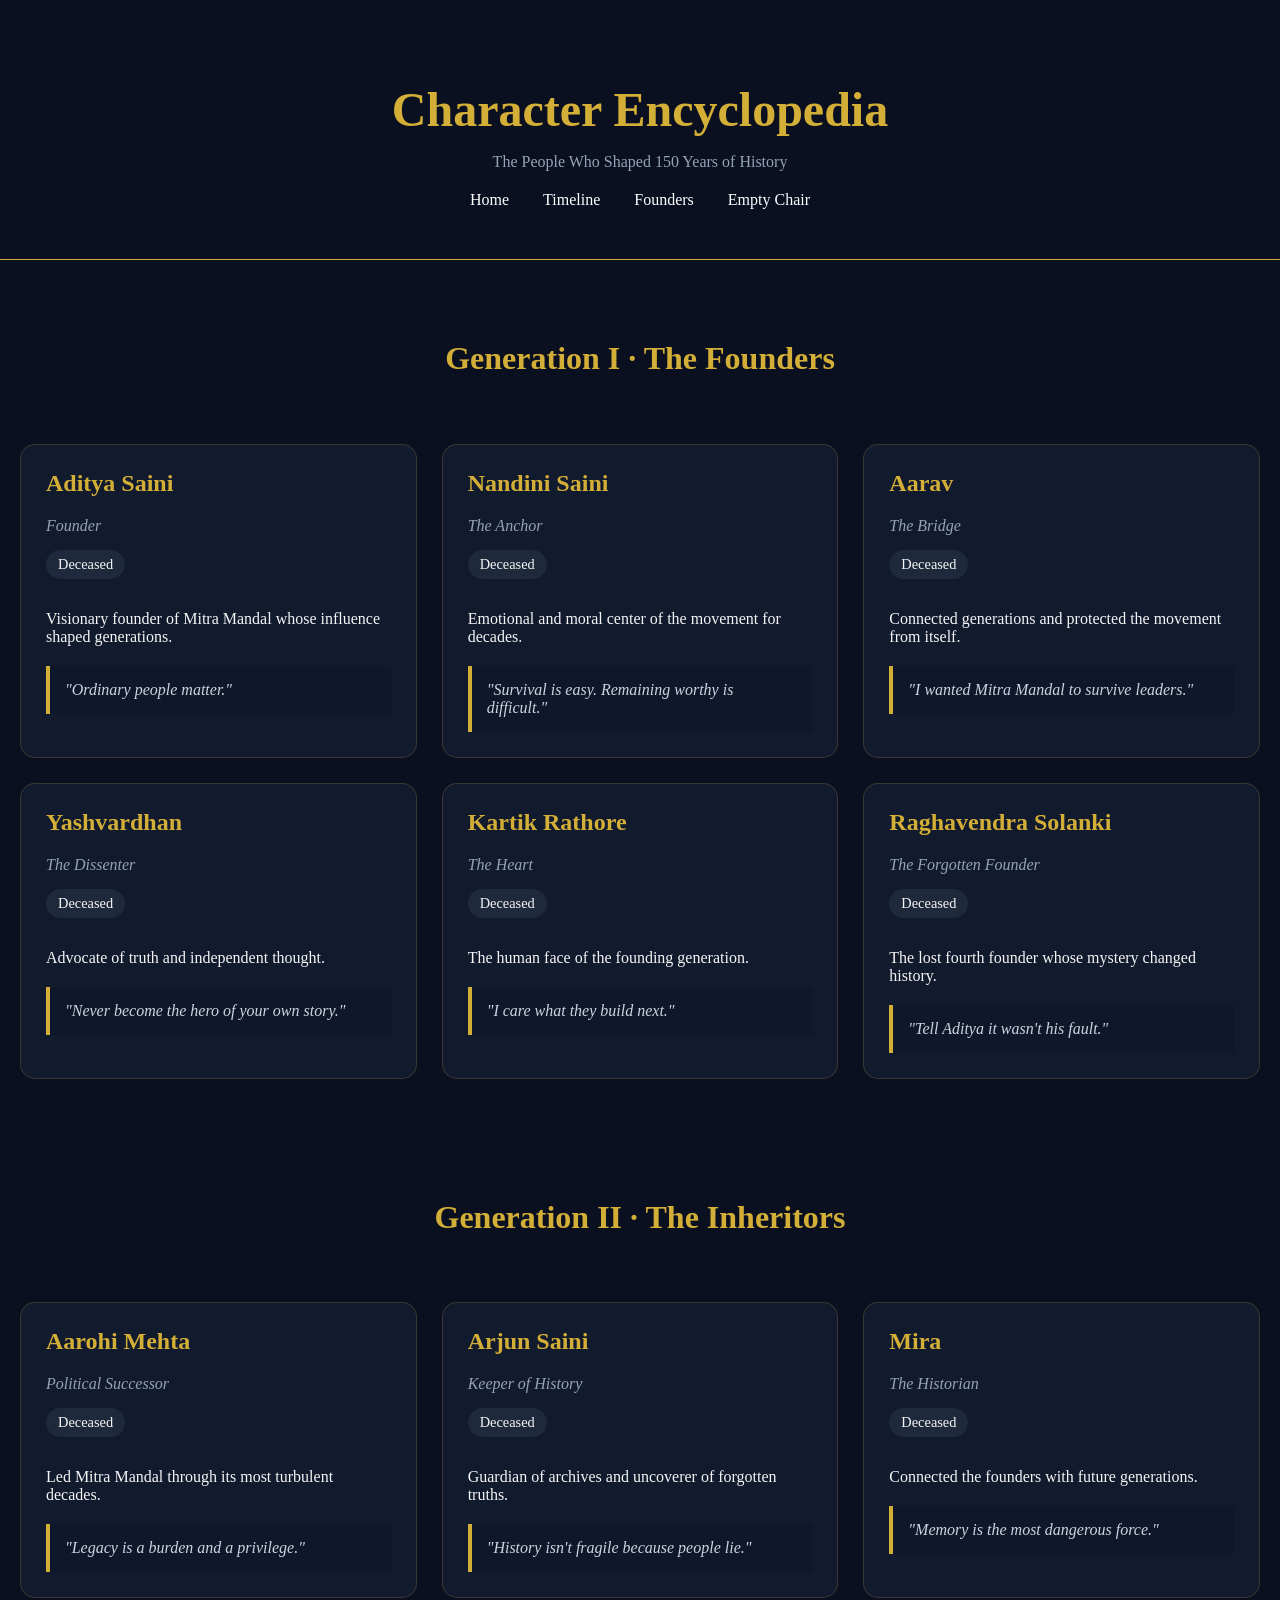
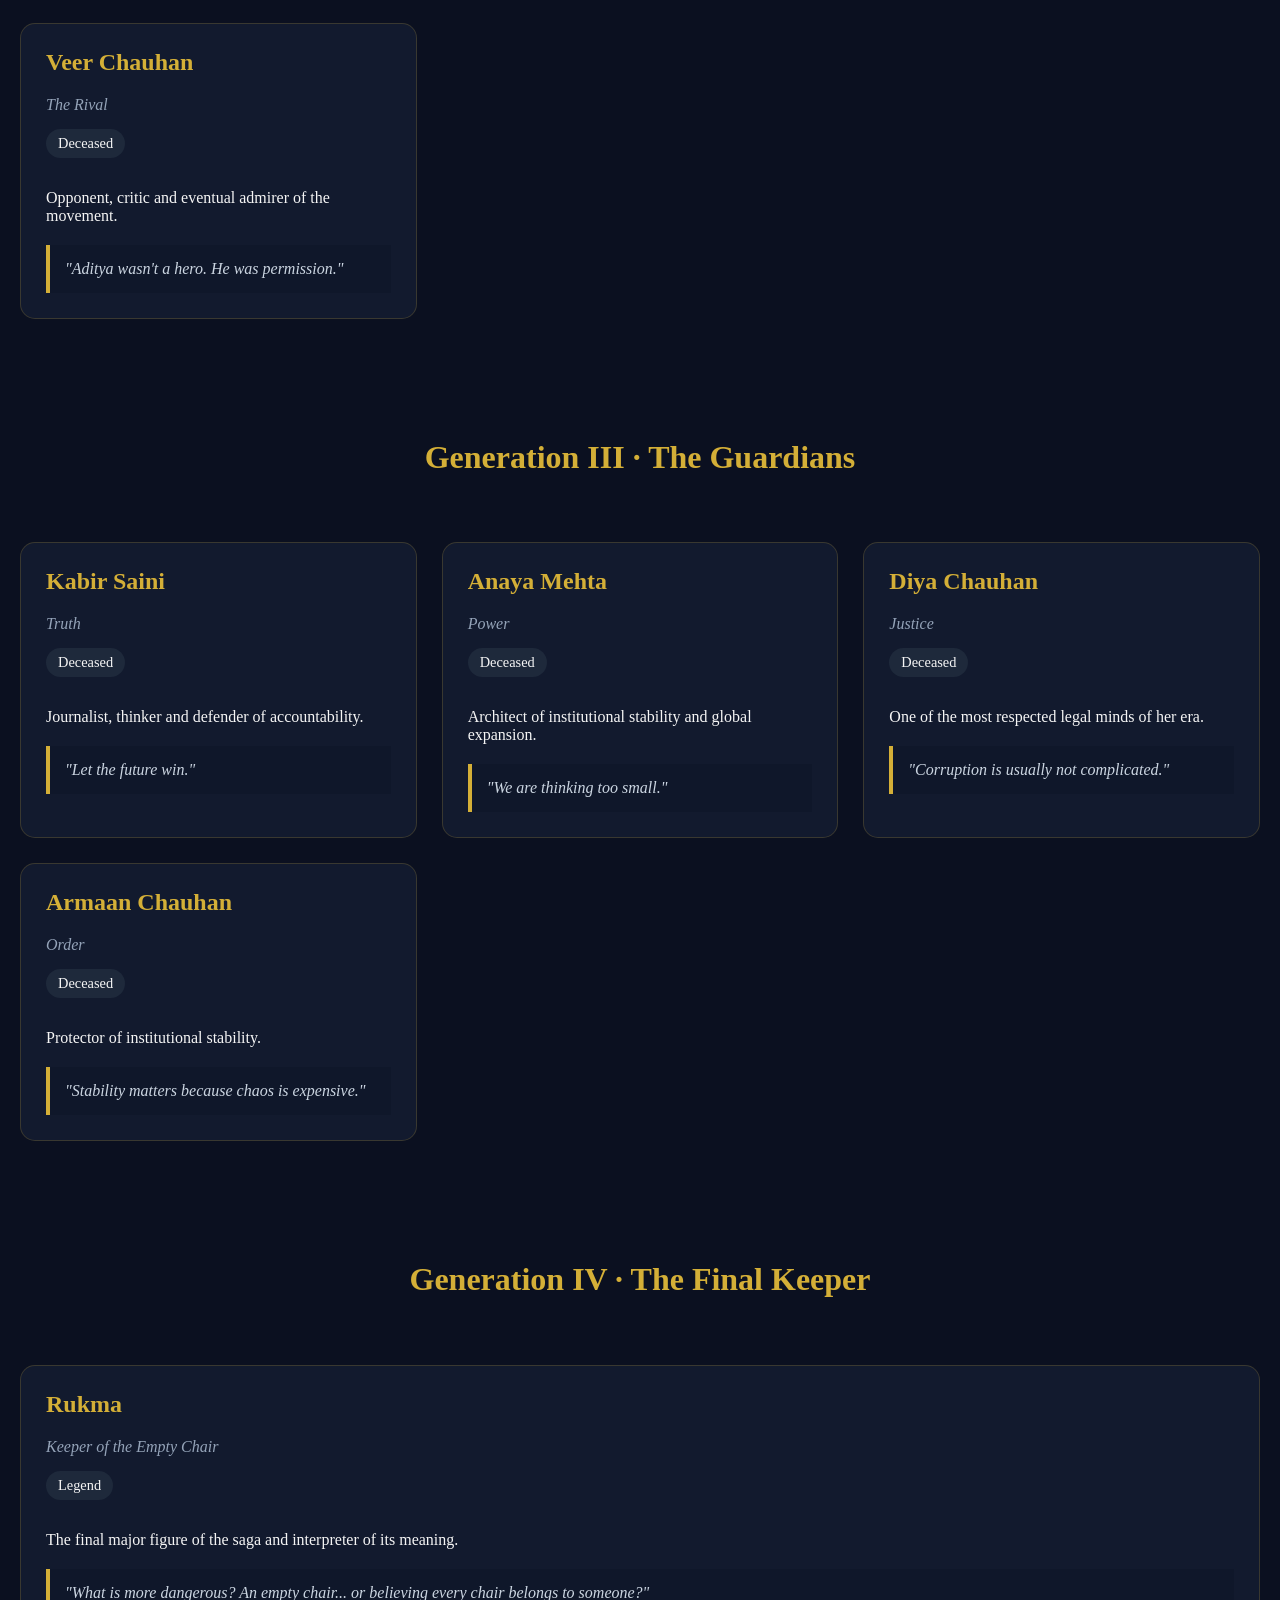
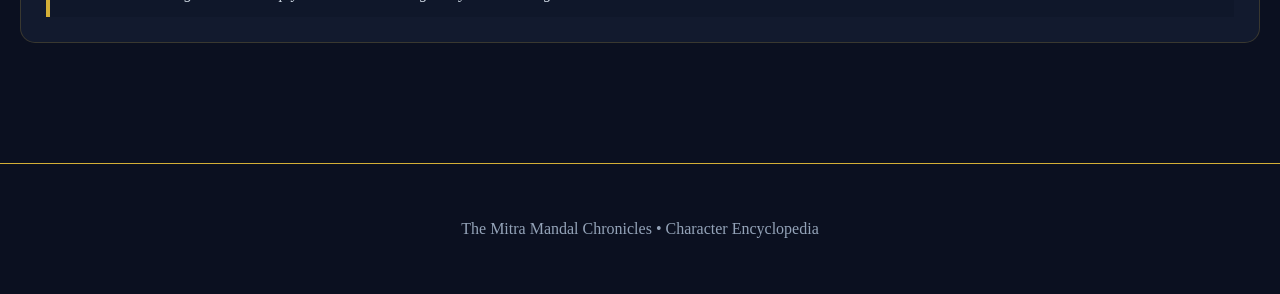
==== characters.html @ c685a60c "Create characters.html" ====
<!DOCTYPE html>

<html lang="en">

<head>

<meta charset="UTF-8">
<meta name="viewport" content="width=device-width, initial-scale=1.0">

<title>Characters | The Mitra Mandal Chronicles</title>

<style>

body{
margin:0;
background:#0b1020;
color:#f5f5f5;
font-family:Georgia,serif;
}

header{
text-align:center;
padding:50px;
border-bottom:1px solid #d4af37;
}

header h1{
font-size:3rem;
color:#d4af37;
margin-bottom:10px;
}

header p{
color:#94a3b8;
}

nav{
margin-top:20px;
}

nav a{
color:white;
text-decoration:none;
margin:0 15px;
}

nav a:hover{
color:#d4af37;
}

.generation-title{
text-align:center;
color:#d4af37;
margin-top:80px;
font-size:2rem;
}

.characters-grid{
max-width:1400px;
margin:auto;
padding:40px 20px;
display:grid;
grid-template-columns:repeat(auto-fit,minmax(300px,1fr));
gap:25px;
}

.character-card{
background:#121a2e;
border-radius:15px;
border:1px solid rgba(212,175,55,.2);
padding:25px;
transition:.3s;
}

.character-card:hover{
transform:translateY(-6px);
border-color:#d4af37;
}

.character-card h2{
margin-top:0;
color:#d4af37;
}

.role{
color:#94a3b8;
font-style:italic;
margin-bottom:15px;
}

.status{
display:inline-block;
padding:6px 12px;
border-radius:20px;
background:#1e293b;
margin-bottom:15px;
font-size:.9rem;
}

.quote{
margin-top:20px;
padding:15px;
border-left:4px solid #d4af37;
background:#0f172a;
font-style:italic;
color:#cbd5e1;
}

footer{
margin-top:80px;
padding:40px;
text-align:center;
border-top:1px solid #d4af37;
color:#94a3b8;
}

</style>

</head>

<body>

<header>

<h1>Character Encyclopedia</h1>

<p>The People Who Shaped 150 Years of History</p>

<nav>

<a href="index.html">Home</a> <a href="timeline.html">Timeline</a> <a href="founders.html">Founders</a> <a href="empty-chair.html">Empty Chair</a>

</nav>

</header>

<h2 class="generation-title">Generation I · The Founders</h2>

<section class="characters-grid">

<div class="character-card">
<h2>Aditya Saini</h2>
<p class="role">Founder</p>
<div class="status">Deceased</div>
<p>Visionary founder of Mitra Mandal whose influence shaped generations.</p>
<div class="quote">"Ordinary people matter."</div>
</div>

<div class="character-card">
<h2>Nandini Saini</h2>
<p class="role">The Anchor</p>
<div class="status">Deceased</div>
<p>Emotional and moral center of the movement for decades.</p>
<div class="quote">"Survival is easy. Remaining worthy is difficult."</div>
</div>

<div class="character-card">
<h2>Aarav</h2>
<p class="role">The Bridge</p>
<div class="status">Deceased</div>
<p>Connected generations and protected the movement from itself.</p>
<div class="quote">"I wanted Mitra Mandal to survive leaders."</div>
</div>

<div class="character-card">
<h2>Yashvardhan</h2>
<p class="role">The Dissenter</p>
<div class="status">Deceased</div>
<p>Advocate of truth and independent thought.</p>
<div class="quote">"Never become the hero of your own story."</div>
</div>

<div class="character-card">
<h2>Kartik Rathore</h2>
<p class="role">The Heart</p>
<div class="status">Deceased</div>
<p>The human face of the founding generation.</p>
<div class="quote">"I care what they build next."</div>
</div>

<div class="character-card">
<h2>Raghavendra Solanki</h2>
<p class="role">The Forgotten Founder</p>
<div class="status">Deceased</div>
<p>The lost fourth founder whose mystery changed history.</p>
<div class="quote">"Tell Aditya it wasn't his fault."</div>
</div>

</section>

<h2 class="generation-title">Generation II · The Inheritors</h2>

<section class="characters-grid">

<div class="character-card">
<h2>Aarohi Mehta</h2>
<p class="role">Political Successor</p>
<div class="status">Deceased</div>
<p>Led Mitra Mandal through its most turbulent decades.</p>
<div class="quote">"Legacy is a burden and a privilege."</div>
</div>

<div class="character-card">
<h2>Arjun Saini</h2>
<p class="role">Keeper of History</p>
<div class="status">Deceased</div>
<p>Guardian of archives and uncoverer of forgotten truths.</p>
<div class="quote">"History isn't fragile because people lie."</div>
</div>

<div class="character-card">
<h2>Mira</h2>
<p class="role">The Historian</p>
<div class="status">Deceased</div>
<p>Connected the founders with future generations.</p>
<div class="quote">"Memory is the most dangerous force."</div>
</div>

<div class="character-card">
<h2>Veer Chauhan</h2>
<p class="role">The Rival</p>
<div class="status">Deceased</div>
<p>Opponent, critic and eventual admirer of the movement.</p>
<div class="quote">"Aditya wasn't a hero. He was permission."</div>
</div>

</section>

<h2 class="generation-title">Generation III · The Guardians</h2>

<section class="characters-grid">

<div class="character-card">
<h2>Kabir Saini</h2>
<p class="role">Truth</p>
<div class="status">Deceased</div>
<p>Journalist, thinker and defender of accountability.</p>
<div class="quote">"Let the future win."</div>
</div>

<div class="character-card">
<h2>Anaya Mehta</h2>
<p class="role">Power</p>
<div class="status">Deceased</div>
<p>Architect of institutional stability and global expansion.</p>
<div class="quote">"We are thinking too small."</div>
</div>

<div class="character-card">
<h2>Diya Chauhan</h2>
<p class="role">Justice</p>
<div class="status">Deceased</div>
<p>One of the most respected legal minds of her era.</p>
<div class="quote">"Corruption is usually not complicated."</div>
</div>

<div class="character-card">
<h2>Armaan Chauhan</h2>
<p class="role">Order</p>
<div class="status">Deceased</div>
<p>Protector of institutional stability.</p>
<div class="quote">"Stability matters because chaos is expensive."</div>
</div>

</section>

<h2 class="generation-title">Generation IV · The Final Keeper</h2>

<section class="characters-grid">

<div class="character-card">
<h2>Rukma</h2>
<p class="role">Keeper of the Empty Chair</p>
<div class="status">Legend</div>
<p>The final major figure of the saga and interpreter of its meaning.</p>
<div class="quote">"What is more dangerous? An empty chair... or believing every chair belongs to someone?"</div>
</div>

</section>

<footer>

<p>
The Mitra Mandal Chronicles • Character Encyclopedia
</p>

</footer>

</body>

</html>
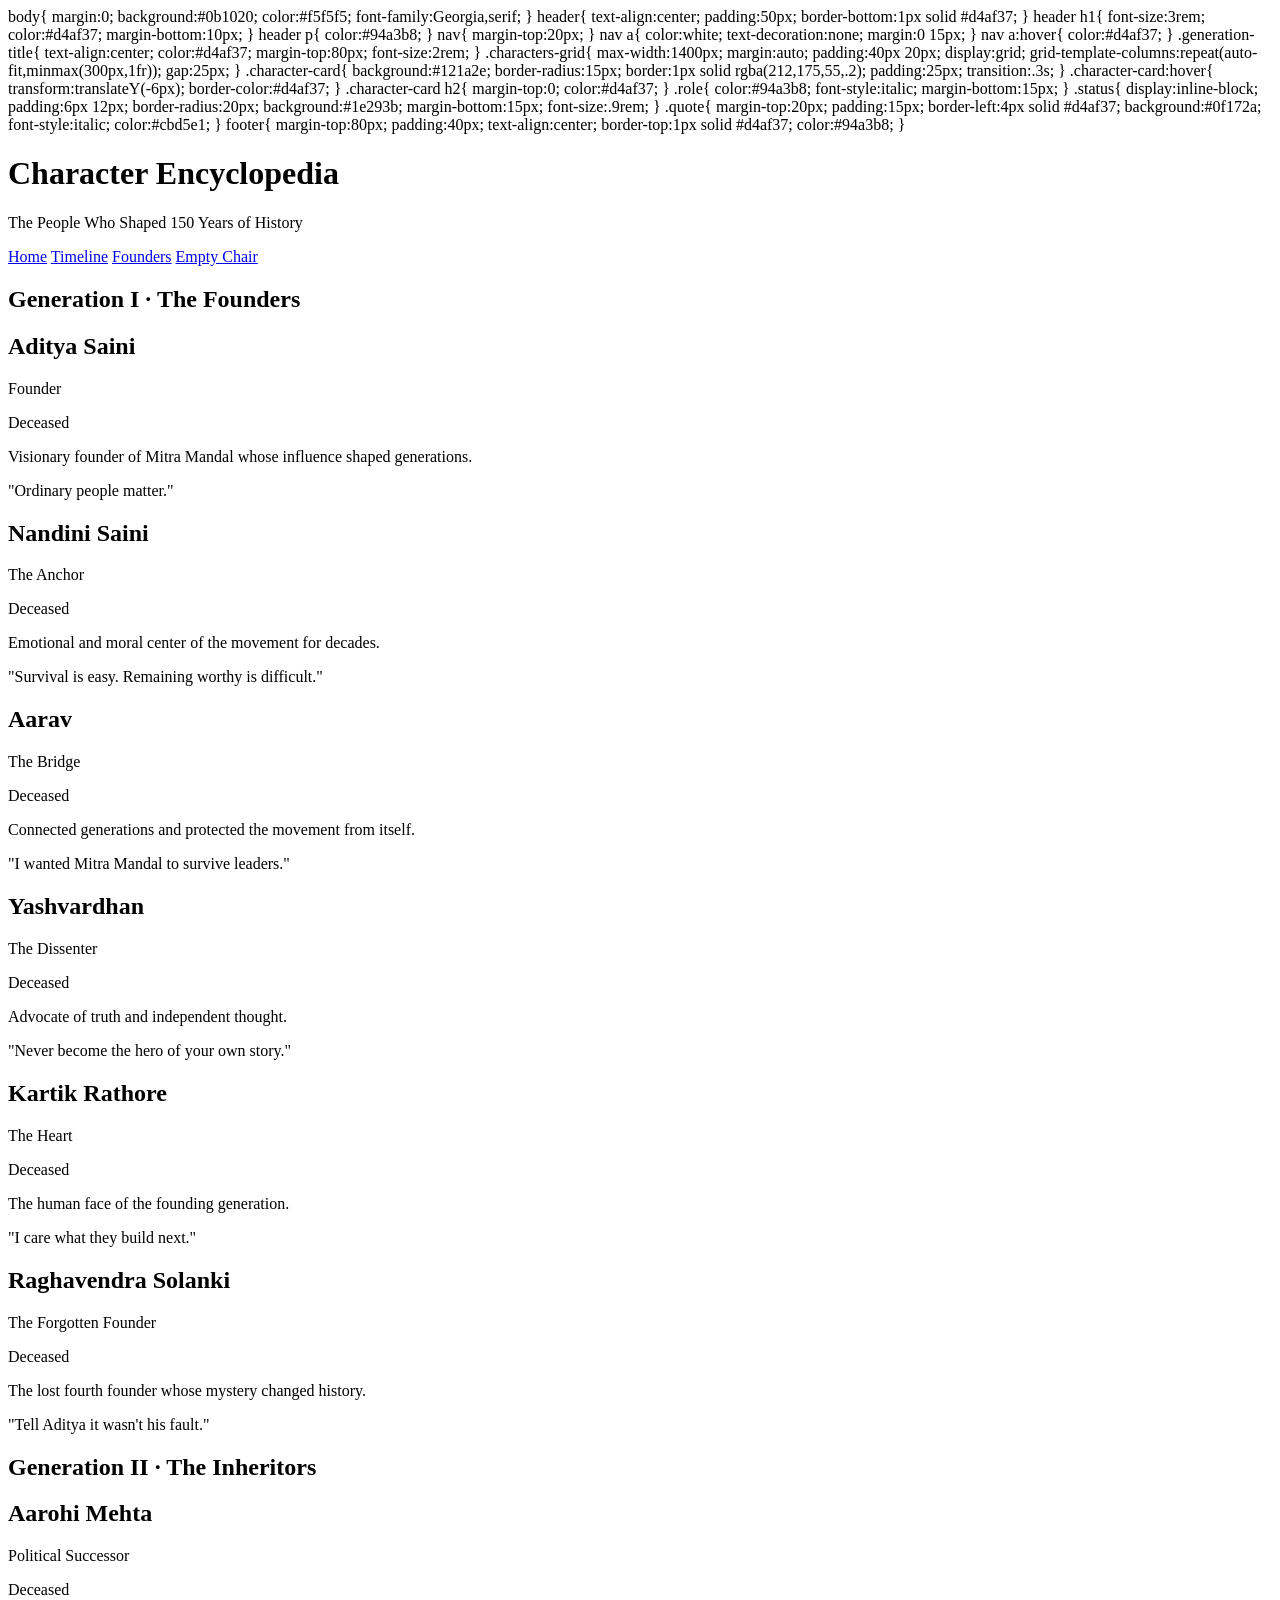
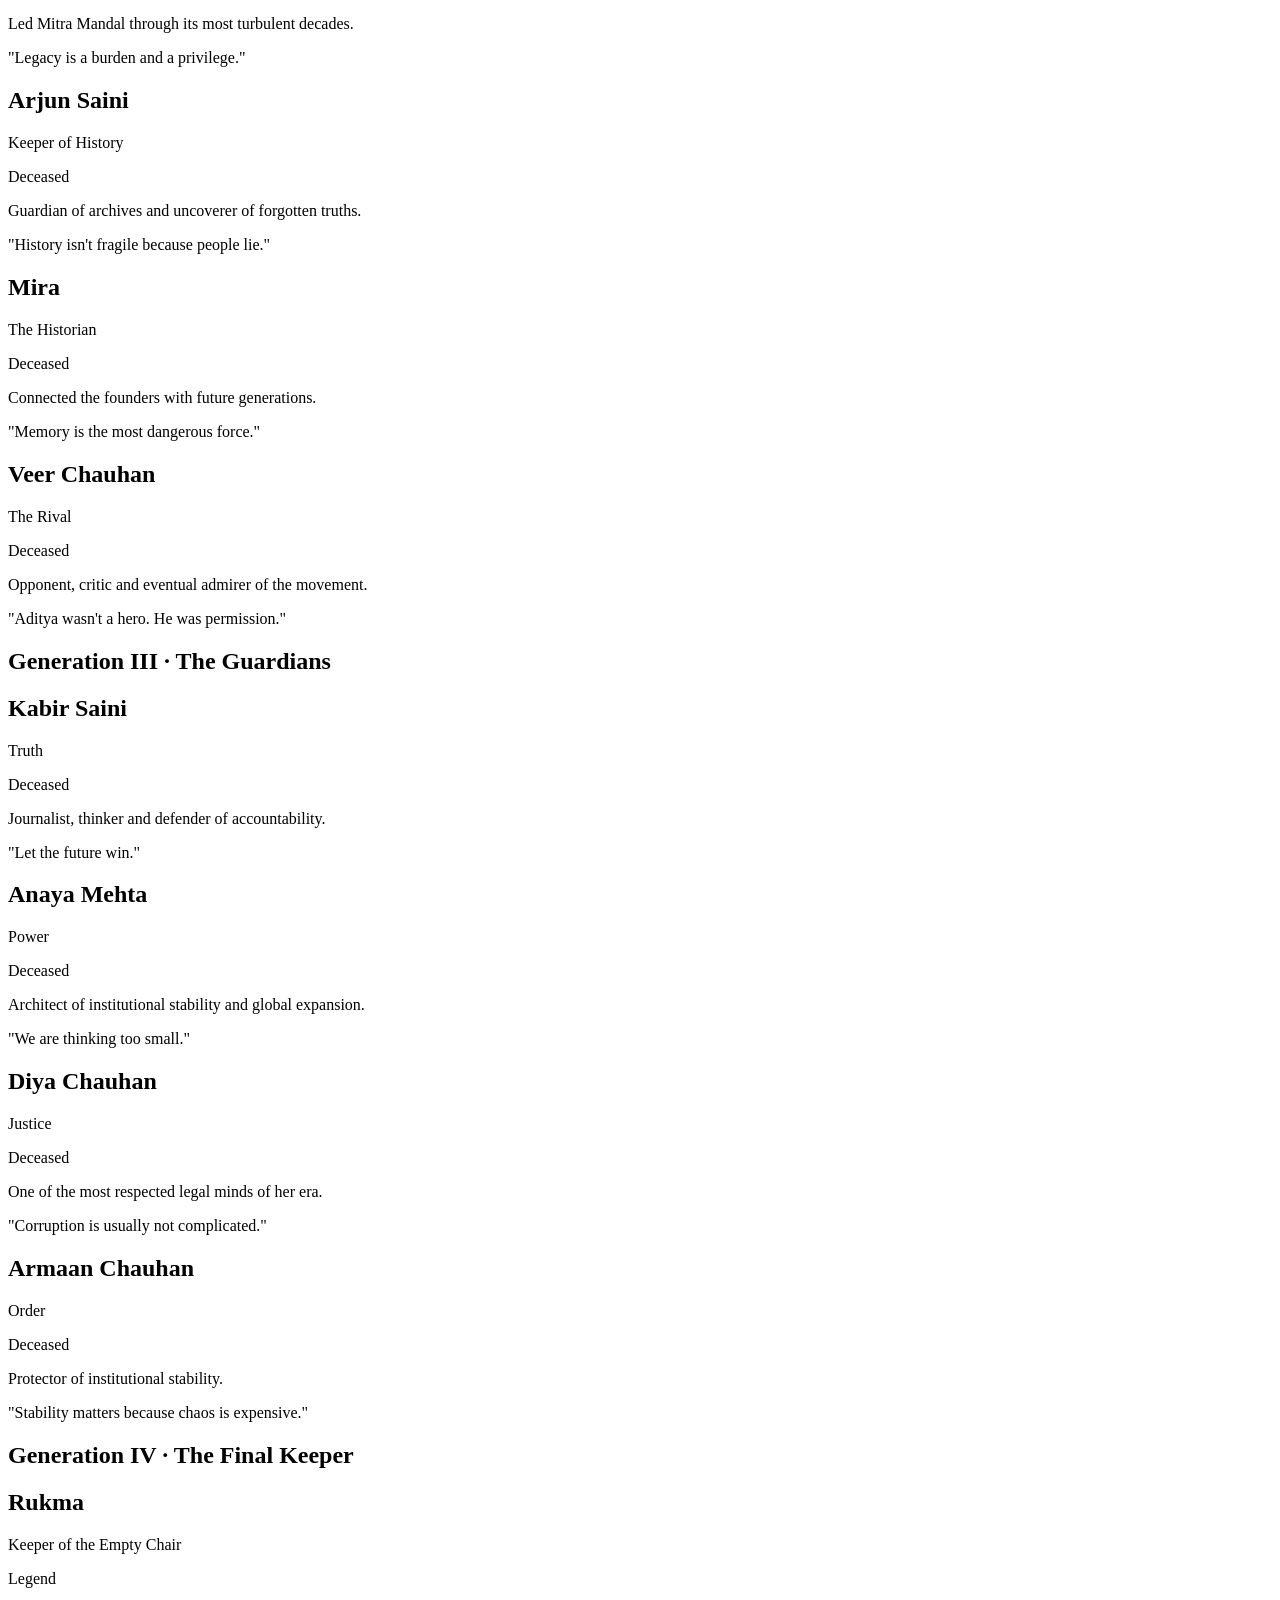
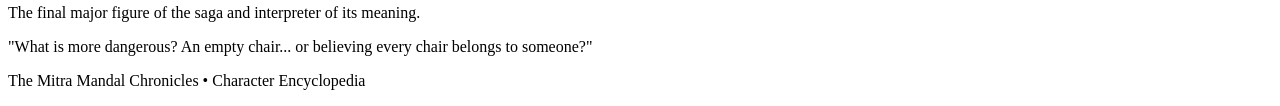
==== commit 08f76775: "Update characters.html" ====
--- a/characters.html
+++ b/characters.html
@@ -9,7 +9,7 @@
 
 <title>Characters | The Mitra Mandal Chronicles</title>
 
-<style>
+<link rel="stylesheet" href="css/style.css">
 
 body{
 margin:0;
